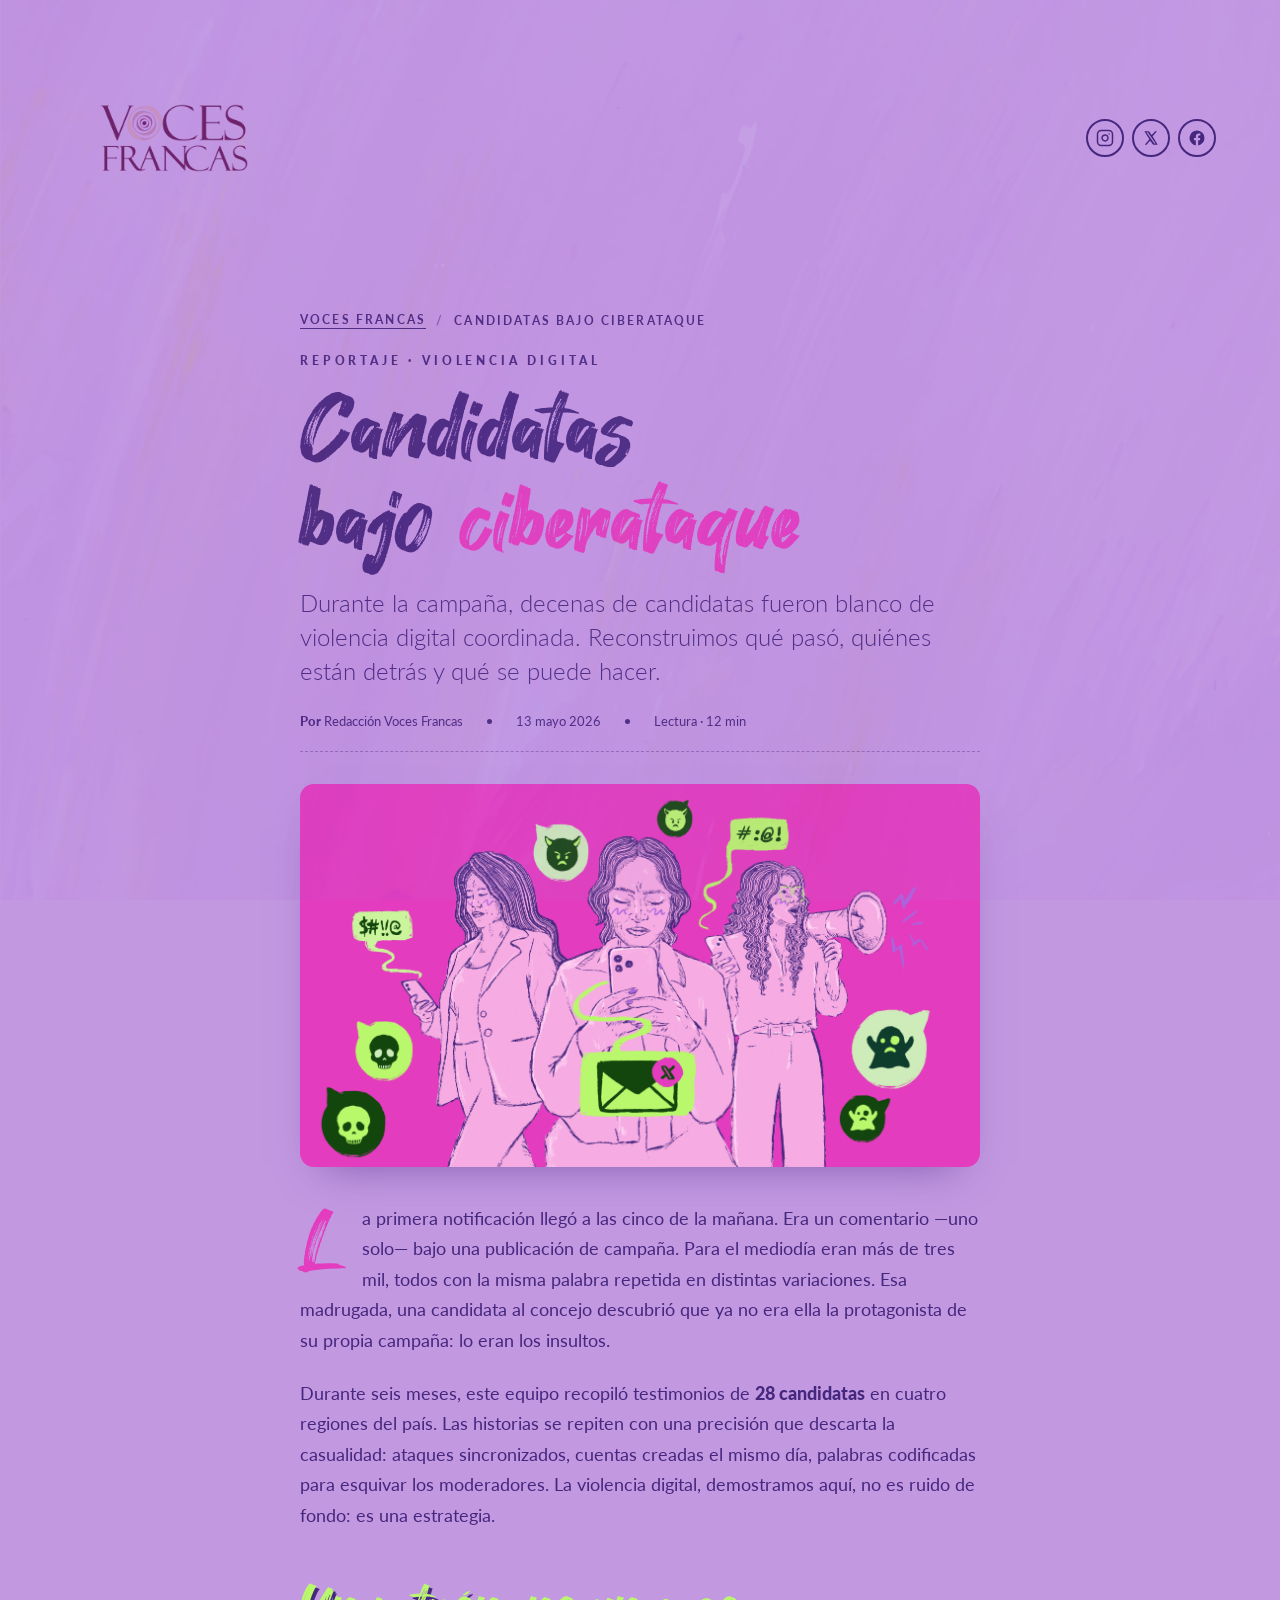
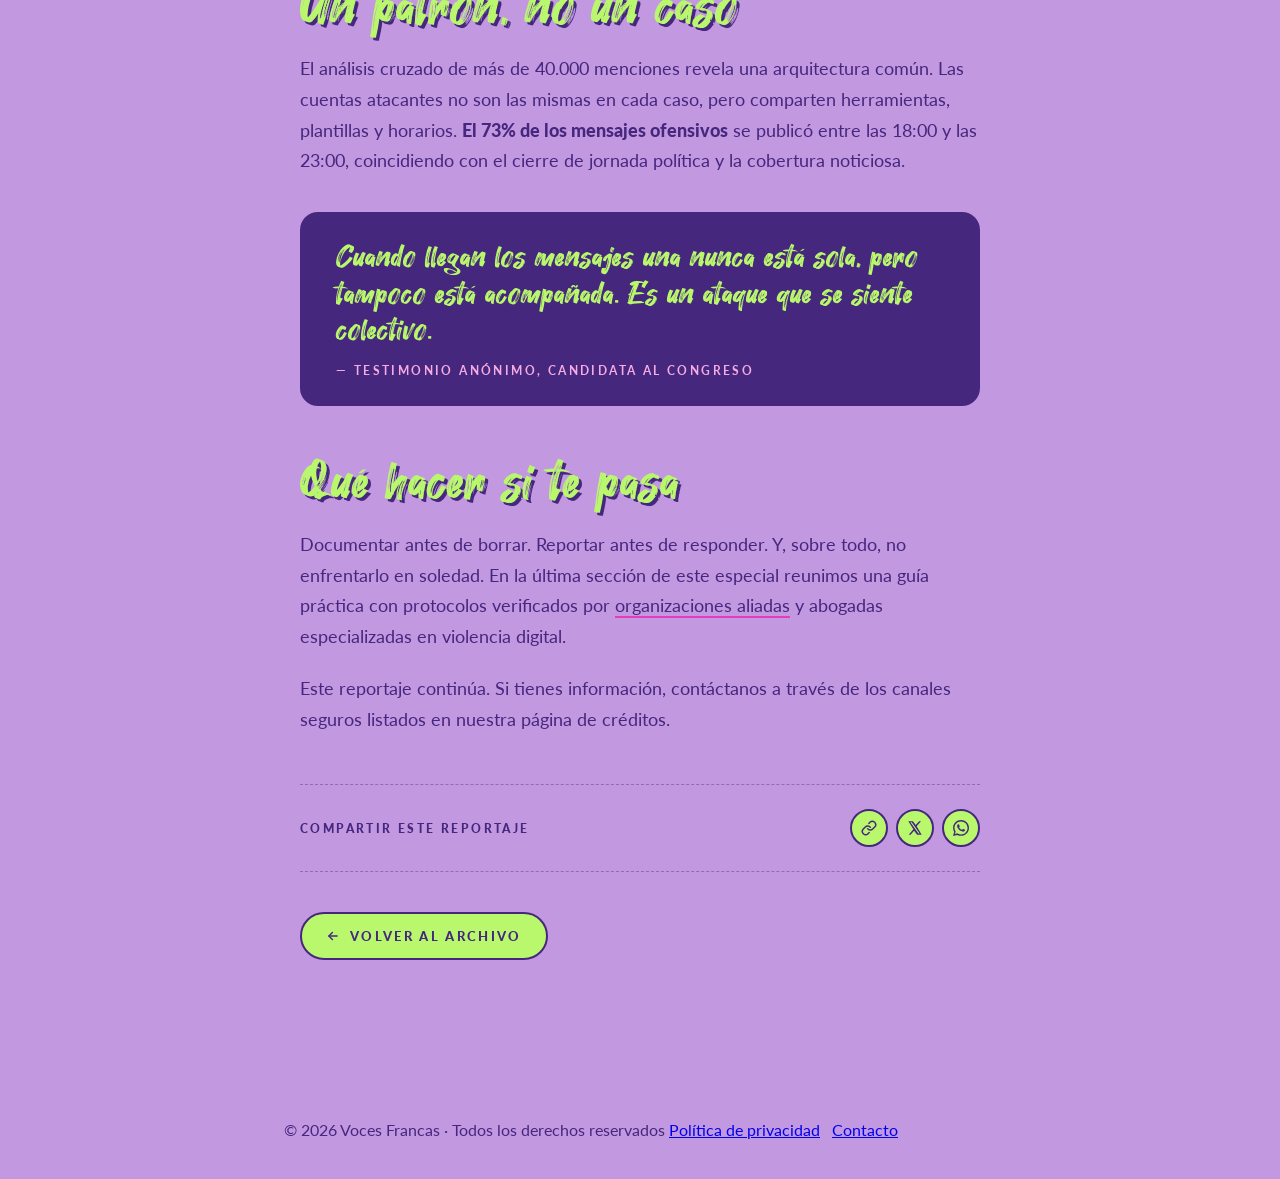
==== article.html @ 12846452 "first-commit" ====
<!DOCTYPE html>
<html lang="es">
<head>
<meta charset="UTF-8" />
<meta name="viewport" content="width=device-width, initial-scale=1" />
<title>Candidatas bajo ciberataque — Reportaje · Voces Francas</title>

<link rel="preconnect" href="https://fonts.googleapis.com" />
<link rel="preconnect" href="https://fonts.gstatic.com" crossorigin />
<link href="https://fonts.googleapis.com/css2?family=Lato:ital,wght@0,100;0,300;0,400;0,700;0,900;1,100;1,300;1,400;1,700;1,900&display=swap" rel="stylesheet" />

<link rel="stylesheet" href="styles.css" />

<style>
  .article-shell {
    max-width: 760px;
    margin: 0 auto;
    padding: clamp(16px, 4vw, 40px) clamp(20px, 5vw, 40px) 80px;
  }

  .breadcrumb {
    font-family: var(--font-body);
    font-weight: 700;
    letter-spacing: 0.18em;
    text-transform: uppercase;
    font-size: 12px;
    color: var(--c-oscuro-morado);
    margin: 24px 0;
    display: flex;
    align-items: center;
    gap: 10px;
  }
  .breadcrumb a { color: inherit; text-decoration: none; border-bottom: 1px solid currentColor; padding-bottom: 1px; }
  .breadcrumb .sep { opacity: 0.5; }

  .article-eyebrow {
    font-family: var(--font-body);
    font-weight: 900;
    font-size: 12px;
    letter-spacing: 0.32em;
    text-transform: uppercase;
    color: var(--c-oscuro-morado);
    margin-bottom: 18px;
  }

  .article-title {
    font-family: var(--font-display);
    font-weight: 400;
    color: var(--c-oscuro-morado);
    font-size: clamp(48px, 8vw, 96px);
    line-height: 0.95;
    margin: 0 0 18px;
    letter-spacing: -0.01em;
    text-wrap: balance;
  }
  .article-title em { font-style: normal; color: var(--c-magenta); }

  .article-deck {
    font-family: var(--font-body);
    font-weight: 300;
    font-size: clamp(18px, 2.2vw, 24px);
    line-height: 1.4;
    color: var(--c-oscuro-morado);
    margin: 0 0 26px;
  }

  .article-meta {
    display: flex;
    flex-wrap: wrap;
    gap: 14px 24px;
    font-family: var(--font-body);
    font-size: 13px;
    color: var(--c-oscuro-morado);
    margin-bottom: 32px;
    padding-bottom: 22px;
    border-bottom: 1.5px dashed rgba(70,39,126,0.4);
  }
  .article-meta strong { font-weight: 900; }
  .article-meta .dot { width: 5px; height: 5px; border-radius: 50%; background: var(--c-oscuro-morado); display: inline-block; align-self: center; }

  .article-cover {
    border-radius: var(--rad-card);
    overflow: hidden;
    aspect-ratio: 16 / 9;
    margin: 0 0 36px;
    box-shadow: 0 20px 40px -22px rgba(70,39,126,0.55);
  }
  .article-cover img { width: 100%; height: 100%; object-fit: cover; display: block; }

  .article-body {
    font-family: var(--font-body);
    font-weight: 400;
    font-size: 18px;
    line-height: 1.7;
    color: var(--c-oscuro-morado);
  }
  .article-body p { margin: 0 0 22px; }
  .article-body p:first-of-type::first-letter {
    font-family: var(--font-display);
    font-size: 4.6em;
    float: left;
    line-height: 0.85;
    padding: 8px 14px 0 0;
    color: var(--c-magenta);
  }

  .article-body h2 {
    font-family: var(--font-display);
    font-weight: 400;
    font-size: clamp(36px, 5vw, 56px);
    color: var(--c-verde);
    text-shadow: 2.5px 2.5px 0 var(--c-oscuro-morado);
    margin: 50px 0 18px;
    line-height: 0.98;
  }

  .article-body blockquote {
    margin: 36px 0;
    padding: 28px 28px 28px 36px;
    background: var(--c-oscuro-morado);
    color: var(--c-verde);
    border-radius: 18px;
    position: relative;
    font-family: var(--font-display);
    font-weight: 400;
    font-size: clamp(24px, 3vw, 32px);
    line-height: 1.15;
  }
  .article-body blockquote cite {
    display: block;
    margin-top: 14px;
    font-family: var(--font-body);
    font-style: normal;
    font-weight: 700;
    font-size: 12px;
    letter-spacing: 0.2em;
    text-transform: uppercase;
    color: var(--c-magenta-claro);
  }

  .article-body strong { color: var(--c-oscuro-morado); font-weight: 900; }
  .article-body a { color: var(--c-oscuro-morado); border-bottom: 2px solid var(--c-magenta); text-decoration: none; }

  .share-row {
    margin-top: 50px;
    padding: 24px 0;
    border-top: 1.5px dashed rgba(70,39,126,0.4);
    border-bottom: 1.5px dashed rgba(70,39,126,0.4);
    display: flex;
    justify-content: space-between;
    align-items: center;
    flex-wrap: wrap;
    gap: 16px;
    font-family: var(--font-body);
    font-weight: 900;
    text-transform: uppercase;
    font-size: 12px;
    letter-spacing: 0.2em;
    color: var(--c-oscuro-morado);
  }
  .share-row .share-buttons { display: flex; gap: 8px; }
  .share-row .share-buttons button {
    background: var(--c-verde);
    color: var(--c-oscuro-morado);
    border: 2px solid var(--c-oscuro-morado);
    width: 38px;
    height: 38px;
    border-radius: 50%;
    cursor: pointer;
    display: grid;
    place-items: center;
    transition: background 200ms ease, color 200ms ease;
  }
  .share-row .share-buttons button:hover { background: var(--c-oscuro-morado); color: var(--c-verde); }

  .back-link {
    display: inline-flex;
    align-items: center;
    gap: 10px;
    margin-top: 40px;
    font-family: var(--font-body);
    font-weight: 900;
    text-transform: uppercase;
    letter-spacing: 0.18em;
    font-size: 13px;
    color: var(--c-oscuro-morado);
    text-decoration: none;
    padding: 14px 24px;
    background: var(--c-verde);
    border-radius: var(--rad-pill);
    border: 2px solid var(--c-oscuro-morado);
    transition: background 200ms ease, color 200ms ease, transform 200ms ease;
  }
  .back-link:hover {
    background: var(--c-oscuro-morado);
    color: var(--c-verde);
    transform: translateY(-2px);
  }
</style>
</head>
<body>

<header class="topbar">
  <a class="brand" href="https://vocesfrancas.com" aria-label="Voces Francas — Volver al sitio principal">
    <img class="brand-logo" src="assets/logo-voces-francas.png" alt="Voces Francas" />
  </a>
  <div class="topbar-actions">
    <div class="social-buttons" aria-label="Redes sociales">
      <a class="social-btn" href="https://instagram.com/vocesfrancas" target="_blank" rel="noopener" aria-label="Instagram">
        <svg width="18" height="18" viewBox="0 0 24 24" fill="none" stroke="currentColor" stroke-width="2" stroke-linecap="round" stroke-linejoin="round" aria-hidden="true"><rect x="2" y="2" width="20" height="20" rx="5"/><path d="M16 11.37A4 4 0 1 1 12.63 8 4 4 0 0 1 16 11.37Z"/><line x1="17.5" y1="6.5" x2="17.51" y2="6.5"/></svg>
      </a>
      <a class="social-btn" href="https://x.com/vocesfrancas" target="_blank" rel="noopener" aria-label="X / Twitter">
        <svg width="16" height="16" viewBox="0 0 24 24" fill="currentColor" aria-hidden="true"><path d="M18.244 2H21l-6.52 7.45L22 22h-6.79l-4.6-6-5.27 6H2.59l6.98-7.97L2 2h6.91l4.16 5.5L18.244 2Zm-1.18 18.4h1.83L7.05 3.5H5.1l11.964 16.9Z"/></svg>
      </a>
      <a class="social-btn" href="https://facebook.com/vocesfrancas" target="_blank" rel="noopener" aria-label="Facebook">
        <svg width="18" height="18" viewBox="0 0 24 24" fill="currentColor" aria-hidden="true"><path d="M22 12a10 10 0 1 0-11.56 9.88v-6.99H7.9V12h2.54V9.8c0-2.5 1.49-3.89 3.77-3.89 1.09 0 2.24.2 2.24.2v2.46h-1.26c-1.24 0-1.63.77-1.63 1.56V12h2.77l-.44 2.89h-2.33v6.99A10 10 0 0 0 22 12Z"/></svg>
      </a>
    </div>
  </div>
</header>

<main class="article-shell">

  <nav class="breadcrumb">
    <a href="index.html">Voces Francas</a>
    <span class="sep">/</span>
    <span>Candidatas bajo ciberataque</span>
  </nav>

  <p class="article-eyebrow">Reportaje · Violencia digital</p>

  <h1 class="article-title">Candidatas<br />bajo <em>ciberataque</em></h1>

  <p class="article-deck">
    Durante la campaña, decenas de candidatas fueron blanco de violencia digital
    coordinada. Reconstruimos qué pasó, quiénes están detrás y qué se puede hacer.
  </p>

  <div class="article-meta">
    <span><strong>Por</strong> Redacción Voces Francas</span>
    <span class="dot"></span>
    <span>13 mayo 2026</span>
    <span class="dot"></span>
    <span>Lectura · 12 min</span>
  </div>

  <div class="article-cover">
    <img src="assets/portada-principal.png" alt="Tres mujeres candidatas rodeadas de mensajes de odio en redes" />
  </div>

  <article class="article-body">
    <p>
      La primera notificación llegó a las cinco de la mañana. Era un comentario
      —uno solo— bajo una publicación de campaña. Para el mediodía eran más de
      tres mil, todos con la misma palabra repetida en distintas variaciones.
      Esa madrugada, una candidata al concejo descubrió que ya no era ella la
      protagonista de su propia campaña: lo eran los insultos.
    </p>

    <p>
      Durante seis meses, este equipo recopiló testimonios de <strong>28
      candidatas</strong> en cuatro regiones del país. Las historias se repiten
      con una precisión que descarta la casualidad: ataques sincronizados,
      cuentas creadas el mismo día, palabras codificadas para esquivar los
      moderadores. La violencia digital, demostramos aquí, no es ruido de fondo:
      es una estrategia.
    </p>

    <h2>Un patrón, no un caso</h2>

    <p>
      El análisis cruzado de más de 40.000 menciones revela una arquitectura
      común. Las cuentas atacantes no son las mismas en cada caso, pero
      comparten herramientas, plantillas y horarios. <strong>El 73% de los
      mensajes ofensivos</strong> se publicó entre las 18:00 y las 23:00,
      coincidiendo con el cierre de jornada política y la cobertura noticiosa.
    </p>

    <blockquote>
      Cuando llegan los mensajes una nunca está sola, pero tampoco está
      acompañada. Es un ataque que se siente colectivo.
      <cite>— Testimonio anónimo, candidata al congreso</cite>
    </blockquote>

    <h2>Qué hacer si te pasa</h2>

    <p>
      Documentar antes de borrar. Reportar antes de responder. Y, sobre todo,
      no enfrentarlo en soledad. En la última sección de este especial reunimos
      una guía práctica con protocolos verificados por <a href="#">organizaciones
      aliadas</a> y abogadas especializadas en violencia digital.
    </p>

    <p>
      Este reportaje continúa. Si tienes información, contáctanos a través de
      los canales seguros listados en nuestra página de créditos.
    </p>
  </article>

  <div class="share-row">
    <span>Compartir este reportaje</span>
    <div class="share-buttons">
      <button aria-label="Copiar enlace" title="Copiar enlace">
        <svg width="16" height="16" viewBox="0 0 24 24" fill="none" stroke="currentColor" stroke-width="2.2" stroke-linecap="round" stroke-linejoin="round"><path d="M10 13a5 5 0 0 0 7.54.54l3-3a5 5 0 0 0-7.07-7.07l-1.72 1.71"/><path d="M14 11a5 5 0 0 0-7.54-.54l-3 3a5 5 0 0 0 7.07 7.07l1.71-1.71"/></svg>
      </button>
      <button aria-label="Compartir en Twitter">
        <svg width="16" height="16" viewBox="0 0 24 24" fill="currentColor"><path d="M18.244 2H21l-6.52 7.45L22 22h-6.79l-4.6-6-5.27 6H2.59l6.98-7.97L2 2h6.91l4.16 5.5L18.244 2Zm-1.18 18.4h1.83L7.05 3.5H5.1l11.964 16.9Z"/></svg>
      </button>
      <button aria-label="Compartir en WhatsApp">
        <svg width="16" height="16" viewBox="0 0 24 24" fill="currentColor"><path d="M20.52 3.48A11.83 11.83 0 0 0 12.06 0C5.5 0 .14 5.34.14 11.9c0 2.1.55 4.14 1.6 5.95L0 24l6.34-1.66a11.86 11.86 0 0 0 5.72 1.46h.01c6.55 0 11.91-5.34 11.91-11.9 0-3.18-1.25-6.17-3.46-8.42ZM12.06 21.6h-.01a9.7 9.7 0 0 1-4.95-1.36l-.36-.21-3.76.99 1-3.67-.23-.38a9.66 9.66 0 0 1-1.5-5.17c0-5.36 4.38-9.72 9.81-9.72a9.7 9.7 0 0 1 6.91 2.86 9.66 9.66 0 0 1 2.86 6.88c0 5.36-4.38 9.72-9.77 9.78Zm5.36-7.27c-.29-.15-1.72-.85-1.99-.95-.27-.1-.46-.15-.66.15-.2.29-.76.95-.93 1.14-.17.19-.34.22-.63.07-.29-.15-1.23-.45-2.35-1.45-.87-.78-1.45-1.74-1.62-2.03-.17-.29-.02-.45.13-.59.13-.13.29-.34.43-.51.14-.17.19-.29.29-.49.1-.2.05-.37-.02-.52-.07-.15-.66-1.58-.9-2.17-.24-.58-.49-.5-.66-.51l-.56-.01a1.08 1.08 0 0 0-.78.37c-.27.29-1.02 1-1.02 2.43s1.04 2.82 1.18 3.02c.15.2 2.05 3.13 4.98 4.39.7.3 1.24.48 1.66.62.7.22 1.34.19 1.84.12.56-.08 1.72-.7 1.96-1.38.24-.68.24-1.26.17-1.38-.07-.12-.27-.19-.56-.34Z"/></svg>
      </button>
    </div>
  </div>

  <a class="back-link" href="index.html">
    <svg width="14" height="14" viewBox="0 0 24 24" fill="none" stroke="currentColor" stroke-width="2.5" stroke-linecap="round" stroke-linejoin="round"><path d="M19 12H5"/><path d="m11 18-6-6 6-6"/></svg>
    Volver al archivo
  </a>

</main>

<footer class="footer" style="max-width: 760px; margin: 56px auto 40px; padding: 24px 24px 0;">
  <span>© 2026 Voces Francas · Todos los derechos reservados</span>
  <span><a href="#">Política de privacidad</a> &nbsp; <a href="#">Contacto</a></span>
</footer>

</body>
</html>
---- styles.css ----
/* ===============================================================
   Candidatas bajo ciberataque — Voces Francas
   Repositorio editorial / archivo de artículos
   =============================================================== */

@font-face {
  font-family: "Hey August";
  src: url("assets/HeyAugust.ttf") format("truetype");
  font-weight: 400;
  font-style: normal;
  font-display: swap;
}

:root {
  /* Paleta exacta provista por la dirección editorial */
  --c-oscuro-morado: #46277e;
  --c-morado: #ab63de;
  --c-morado-claro: #c298e1;
  --c-magenta: #e43cbe;
  --c-magenta-claro: #f6ace3;
  --c-magenta-grisaceo: #ffd3f3;
  --c-verde-claro: #ceecb9;
  --c-verde: #b9f86c;
  --c-verde-oscuro: #1a3d1a;

  /* Roles */
  --bg: var(--c-morado-claro);
  --ink-title: var(--c-oscuro-morado);
  --ink-entry: var(--c-verde);
  --ink-credits: var(--c-verde);

  --font-display: "Hey August", "Permanent Marker", "Caveat", "Comic Sans MS", cursive;
  --font-body: "Lato", system-ui, -apple-system, sans-serif;

  --rad-card: 14px;
  --rad-pill: 999px;
}

* { box-sizing: border-box; }
html, body { margin: 0; padding: 0; }

/* ===============================================================
   Cursor personalizado — flecha hand-drawn en la paleta de la marca
   - Default: relleno morado oscuro + contorno verde lima
   - Pointer (interactivo): invertido (verde lima + contorno morado)
     con un punto magenta arriba a la derecha que señala clickable
   - Text (inputs): I-beam morado oscuro
   Hotspot apuntando a la punta de la flecha (x=5, y=4)
   =============================================================== */
html,
body {
  cursor: url("data:image/svg+xml;utf8,<svg xmlns='http://www.w3.org/2000/svg' width='32' height='32' viewBox='0 0 32 32' fill='none'><path d='M5.2 3.6 L4.9 22.6 L10.2 18 L13.7 26 L17.9 24.1 L14.2 16.7 L20.9 16.5 Z' fill='%2346277e' stroke='%23b9f86c' stroke-width='2' stroke-linejoin='round' stroke-linecap='round'/></svg>") 5 4, auto;
}

a, button,
[role="button"],
.card,
.btn-back,
.social-btn,
.brand,
.hero-cover,
label,
summary,
input[type="submit"] {
  cursor: url("data:image/svg+xml;utf8,<svg xmlns='http://www.w3.org/2000/svg' width='34' height='34' viewBox='0 0 34 34' fill='none'><path d='M5.2 3.6 L4.9 22.6 L10.2 18 L13.7 26 L17.9 24.1 L14.2 16.7 L20.9 16.5 Z' fill='%23b9f86c' stroke='%2346277e' stroke-width='2' stroke-linejoin='round' stroke-linecap='round'/><circle cx='25' cy='8' r='3.6' fill='%23e43cbe' stroke='%2346277e' stroke-width='1.6'/></svg>") 5 4, pointer;
}

input[type="text"],
input[type="email"],
input[type="search"],
input[type="url"],
input[type="tel"],
input[type="password"],
textarea {
  cursor: text;
}

body {
  background-color: var(--bg);
  color: var(--ink-title);
  font-family: var(--font-body);
  font-weight: 400;
  -webkit-font-smoothing: antialiased;
  text-rendering: optimizeLegibility;
  overflow-x: hidden;
  min-height: 100vh;
  position: relative;
}

/* Textura watercolor morada al 10% — wash sutil que añade movimiento
   sin alterar el color base. Fija al viewport para que se sienta
   ambiental al hacer scroll. */
body::before {
  content: "";
  position: fixed;
  inset: 0;
  background-image: url("assets/texture-bg.png");
  background-size: cover;
  background-position: center;
  background-repeat: no-repeat;
  opacity: 0.10;
  pointer-events: none;
  z-index: 0;
}

/* Mantener todo el contenido por encima del overlay */
.topbar,
.shell,
#tweaks-root {
  position: relative;
  z-index: 1;
}

/* ===== Top bar with brand mark ===== */
.topbar {
  padding: 28px clamp(24px, 5vw, 80px) 0;
  display: flex;
  justify-content: space-between;
  align-items: center;
  gap: 24px;
  position: relative;
  z-index: 5;
}

.brand {
  display: inline-flex;
  align-items: center;
  gap: 12px;
  text-decoration: none;
  color: var(--ink-title);
}

.brand-logo {
  height: clamp(140px, 18vw, 220px); /* ~300×300 a tamaño grande */
  width: auto;
  display: block;
  transition: transform 250ms ease;
}
.brand:hover .brand-logo { transform: scale(1.04); }

/* ===== Topbar actions: volver + redes ===== */
.topbar-actions {
  display: flex;
  align-items: center;
  gap: 18px;
}

.btn-back {
  display: inline-flex;
  align-items: center;
  gap: 8px;
  font-family: var(--font-body);
  font-weight: 900;
  font-size: 12px;
  letter-spacing: 0.18em;
  text-transform: uppercase;
  text-decoration: none;
  color: var(--c-oscuro-morado);
  background: transparent;
  border: 2px solid var(--c-oscuro-morado);
  padding: 10px 18px;
  border-radius: var(--rad-pill);
  transition: background 200ms ease, color 200ms ease, transform 200ms ease;
}
.btn-back:hover {
  background: var(--c-oscuro-morado);
  color: var(--c-verde);
  transform: translateY(-2px);
}

.social-buttons {
  display: flex;
  gap: 8px;
}

.social-btn {
  width: 38px;
  height: 38px;
  border-radius: 50%;
  border: 2px solid var(--c-oscuro-morado);
  background: transparent;
  color: var(--c-oscuro-morado);
  display: grid;
  place-items: center;
  text-decoration: none;
  transition: background 200ms ease, color 200ms ease, transform 200ms ease;
}
.social-btn:hover {
  background: var(--c-oscuro-morado);
  color: var(--c-verde);
  transform: translateY(-2px);
}

@media (max-width: 720px) {
  .topbar { flex-wrap: wrap; gap: 16px; }
  .btn-back span { display: none; }
  .btn-back { padding: 9px 12px; }
  .brand-logo { height: 110px; }
}
@media (max-width: 480px) {
  .topbar-actions { gap: 10px; }
  .social-buttons { gap: 6px; }
  .social-btn { width: 34px; height: 34px; }
  .brand-logo { height: 90px; }
}

/* ===== Shell ===== */
.shell {
  max-width: 1180px;
  margin: 0 auto;
  padding: clamp(16px, 4vw, 40px) clamp(20px, 5vw, 64px) 80px;
}

/* ===== HERO ===== */
.hero {
  display: grid;
  gap: 28px;
  margin-top: clamp(24px, 5vw, 48px);
}

.hero-eyebrow {
  font-family: var(--font-body);
  font-weight: 900;
  font-size: 12px;
  letter-spacing: 0.32em;
  text-transform: uppercase;
  color: var(--c-oscuro-morado);
  display: inline-flex;
  align-items: center;
  gap: 12px;
}
.hero-eyebrow::before {
  content: "";
  display: inline-block;
  width: 32px;
  height: 2px;
  background: var(--c-oscuro-morado);
}

.hero-cover {
  position: relative;
  display: block;
  border-radius: var(--rad-card);
  overflow: hidden;
  background: var(--c-magenta);
  aspect-ratio: 16 / 9;
  transition: transform 350ms cubic-bezier(.2,.7,.2,1), box-shadow 350ms ease;
  box-shadow: 0 20px 40px -25px rgba(70,39,126,0.55);
}
.hero-cover img {
  width: 100%;
  height: 100%;
  object-fit: cover;
  display: block;
  transition: transform 600ms ease;
}
.hero-cover:hover { transform: translateY(-4px); box-shadow: 0 26px 50px -22px rgba(70,39,126,0.7); }
.hero-cover:hover img { transform: scale(1.03); }

.hero-cover::after {
  content: "";
  position: absolute;
  inset: 0;
  background: linear-gradient(180deg, rgba(70,39,126,0) 60%, rgba(70,39,126,0.45) 100%);
  pointer-events: none;
}

.hero-cover .hero-tag {
  position: absolute;
  top: 18px;
  left: 18px;
  background: var(--c-verde);
  color: var(--c-oscuro-morado);
  font-family: var(--font-body);
  font-weight: 900;
  letter-spacing: 0.18em;
  text-transform: uppercase;
  font-size: 11px;
  padding: 7px 14px;
  border-radius: var(--rad-pill);
  z-index: 2;
}

.hero-title {
  font-family: var(--font-display);
  font-weight: 400;
  color: var(--ink-title);
  font-size: clamp(54px, 11vw, 148px);
  line-height: 0.92;
  margin: 0;
  letter-spacing: -0.01em;
  text-wrap: balance;
  text-align: center;
  text-transform: uppercase;
}
.hero-title em {
  font-style: normal;
  color: var(--c-magenta);
}

.hero-meta {
  display: flex;
  flex-wrap: wrap;
  gap: 16px 28px;
  align-items: baseline;
  font-family: var(--font-body);
  font-size: 14px;
  color: var(--c-oscuro-morado);
}
.hero-meta strong { font-weight: 900; letter-spacing: 0.04em; }
.hero-meta .dot { width: 6px; height: 6px; border-radius: 50%; background: var(--c-oscuro-morado); display: inline-block; }

.hero-lede {
  font-family: var(--font-body);
  font-size: clamp(16px, 1.6vw, 19px);
  line-height: 1.5;
  color: var(--c-oscuro-morado);
  max-width: 62ch;
  font-weight: 400;
}

.hero-cta-row {
  display: flex;
  flex-wrap: wrap;
  gap: 14px;
  align-items: center;
}

.btn {
  display: inline-flex;
  align-items: center;
  gap: 10px;
  font-family: var(--font-body);
  font-weight: 900;
  text-transform: uppercase;
  letter-spacing: 0.16em;
  font-size: 13px;
  padding: 14px 24px;
  border-radius: var(--rad-pill);
  text-decoration: none;
  cursor: pointer;
  border: 2px solid transparent;
  transition: transform 200ms ease, background 200ms ease, color 200ms ease, border-color 200ms ease;
}

.btn-primary {
  background: var(--c-verde);
  color: var(--c-oscuro-morado);
  border-color: var(--c-verde);
}
.btn-primary:hover {
  background: var(--c-oscuro-morado);
  color: var(--c-verde);
  border-color: var(--c-oscuro-morado);
  transform: translateY(-2px);
}

.btn-ghost {
  background: transparent;
  color: var(--c-oscuro-morado);
  border-color: var(--c-oscuro-morado);
}
.btn-ghost:hover {
  background: var(--c-oscuro-morado);
  color: var(--c-verde);
  transform: translateY(-2px);
}

.btn .arrow {
  width: 18px; height: 18px;
  display: inline-grid; place-items: center;
}

/* ===== INTRO / TEXTO DE LA INVESTIGACIÓN ===== */
.intro {
  max-width: 760px;
  margin: clamp(60px, 9vw, 110px) auto 0;
  padding: 0 4px;
}

.intro-eyebrow {
  font-family: var(--font-body);
  font-weight: 900;
  font-size: 12px;
  letter-spacing: 0.32em;
  text-transform: uppercase;
  color: var(--c-oscuro-morado);
  margin: 0 0 24px;
  display: inline-flex;
  align-items: center;
  gap: 14px;
}
.intro-eyebrow::before {
  content: "";
  display: inline-block;
  width: 36px;
  height: 2px;
  background: var(--c-oscuro-morado);
}

.intro-lede {
  font-family: var(--font-body);
  font-weight: 400;
  font-size: clamp(18px, 2.1vw, 24px);
  line-height: 1.5;
  color: var(--c-oscuro-morado);
  margin: 0 0 clamp(32px, 5vw, 56px);
  text-wrap: pretty;
}
.intro-lede strong {
  font-weight: 900;
  background: linear-gradient(180deg, transparent 62%, var(--c-verde) 62%, var(--c-verde) 92%, transparent 92%);
  padding: 0 2px;
}

/* Stat strip — visual de pausa con la cifras clave */
.intro-stats {
  list-style: none;
  margin: 0 0 clamp(40px, 6vw, 64px);
  padding: clamp(24px, 3vw, 32px) clamp(20px, 3vw, 36px);
  background: var(--c-oscuro-morado);
  border-radius: 18px;
  display: grid;
  grid-template-columns: repeat(3, 1fr);
  gap: clamp(14px, 2vw, 28px);
  align-items: center;
  text-align: center;
  position: relative;
}
.intro-stats::before,
.intro-stats::after {
  content: "";
  position: absolute;
  top: 18%;
  bottom: 18%;
  width: 1.5px;
  background: rgba(185, 248, 108, 0.35);
}
.intro-stats::before { left: calc(100% / 3); }
.intro-stats::after  { left: calc(200% / 3); }

.intro-stats li {
  display: flex;
  flex-direction: column;
  align-items: center;
  gap: 8px;
}
.stat-num {
  font-family: var(--font-display);
  font-weight: 400;
  color: var(--c-verde);
  font-size: clamp(40px, 6vw, 64px);
  line-height: 0.95;
  letter-spacing: 0.01em;
}
.stat-label {
  font-family: var(--font-body);
  font-weight: 700;
  font-size: clamp(11px, 1vw, 12px);
  letter-spacing: 0.16em;
  text-transform: uppercase;
  color: var(--c-magenta-claro);
  line-height: 1.35;
}

@media (max-width: 560px) {
  .intro-stats { grid-template-columns: 1fr; gap: 22px; }
  .intro-stats::before,
  .intro-stats::after {
    top: auto; bottom: auto;
    left: 18%; right: 18%; width: auto;
    height: 1.5px;
  }
  .intro-stats::before { top: calc(100% / 3); }
  .intro-stats::after  { top: calc(200% / 3); }
}

.intro-body {
  font-family: var(--font-body);
  font-size: clamp(15px, 1.4vw, 17px);
  line-height: 1.7;
  color: var(--c-oscuro-morado);
}
.intro-body p {
  margin: 0 0 22px;
  text-wrap: pretty;
}
.intro-body p:last-child { margin-bottom: 0; }
.intro-body strong { font-weight: 900; }
.section-title {
  font-family: var(--font-display);
  font-weight: 400;
  color: var(--ink-entry);
  font-size: clamp(48px, 9vw, 112px);
  line-height: 0.95;
  margin: clamp(60px, 8vw, 90px) 0 28px;
  letter-spacing: -0.01em;
  /* hand-drawn pop with subtle ink shadow */
  text-shadow:
    3px 3px 0 var(--c-oscuro-morado);
  position: relative;
}

.section-title .accent-mark {
  display: inline-block;
  transform: rotate(-6deg);
  background: var(--c-oscuro-morado);
  color: var(--c-verde);
  padding: 0 14px 6px;
  border-radius: 8px;
  margin-left: 6px;
}

.section-sub {
  font-family: var(--font-body);
  color: var(--c-oscuro-morado);
  font-weight: 700;
  font-size: 14px;
  letter-spacing: 0.18em;
  text-transform: uppercase;
  margin-bottom: 36px;
  display: flex;
  align-items: center;
  gap: 14px;
}
.section-sub::after {
  content: "";
  flex: 1;
  height: 2px;
  background: var(--c-oscuro-morado);
  opacity: 0.35;
}

/* ===== ARCHIVE GRID ===== */
.archive {
  display: grid;
  grid-template-columns: repeat(3, 1fr);
  gap: clamp(18px, 2.5vw, 32px);
}
@media (max-width: 880px) {
  .archive { grid-template-columns: 1fr 1fr; }
}
@media (max-width: 560px) {
  .archive { grid-template-columns: 1fr; }
}

.card {
  background: transparent;
  display: flex;
  flex-direction: column;
  gap: 14px;
  text-decoration: none;
  color: inherit;
  position: relative;
}

.card-media {
  position: relative;
  border-radius: var(--rad-card);
  overflow: hidden;
  aspect-ratio: 4 / 3;
  background: var(--c-morado);
  box-shadow: 0 14px 26px -18px rgba(70,39,126,0.55);
  transition: transform 350ms cubic-bezier(.2,.7,.2,1), box-shadow 350ms ease;
}
.card-media img {
  width: 100%;
  height: 100%;
  object-fit: cover;
  display: block;
  transition: transform 700ms ease;
}
.card:hover .card-media { transform: translateY(-6px); box-shadow: 0 22px 36px -18px rgba(70,39,126,0.7); }
.card:hover .card-media img { transform: scale(1.05); }

.card-num {
  position: absolute;
  top: 14px;
  left: 14px;
  background: var(--c-verde);
  color: var(--c-oscuro-morado);
  font-family: var(--font-display);
  font-size: 22px;
  width: 38px;
  height: 38px;
  display: grid;
  place-items: center;
  border-radius: 50%;
  z-index: 2;
  padding-top: 6px;
}

.card-tag {
  position: absolute;
  bottom: 14px;
  left: 14px;
  background: rgba(70,39,126,0.85);
  color: var(--c-verde);
  font-family: var(--font-body);
  font-weight: 900;
  letter-spacing: 0.16em;
  text-transform: uppercase;
  font-size: 10px;
  padding: 6px 11px;
  border-radius: var(--rad-pill);
  z-index: 2;
  backdrop-filter: blur(4px);
}

.card-meta {
  display: flex;
  gap: 14px;
  align-items: center;
  font-family: var(--font-body);
  font-weight: 700;
  font-size: 11px;
  letter-spacing: 0.18em;
  text-transform: uppercase;
  color: var(--c-oscuro-morado);
}
.card-meta .dot { width: 4px; height: 4px; border-radius: 50%; background: var(--c-oscuro-morado); }

.card-title {
  font-family: var(--font-display);
  font-weight: 400;
  color: var(--ink-entry);
  font-size: clamp(28px, 3.4vw, 40px);
  line-height: 0.98;
  margin: 0;
  letter-spacing: -0.01em;
  text-shadow: 2px 2px 0 var(--c-oscuro-morado);
  transition: transform 250ms ease;
}
.card:hover .card-title { transform: translateX(4px); }

.card-excerpt {
  font-family: var(--font-body);
  color: var(--c-oscuro-morado);
  font-size: 14px;
  line-height: 1.5;
  margin: 0;
}

.card-link {
  margin-top: auto;
  display: inline-flex;
  align-items: center;
  gap: 10px;
  font-family: var(--font-body);
  font-weight: 900;
  text-transform: uppercase;
  letter-spacing: 0.18em;
  font-size: 12px;
  color: var(--c-oscuro-morado);
  background: var(--c-verde);
  padding: 11px 18px;
  border-radius: var(--rad-pill);
  align-self: flex-start;
  transition: background 200ms ease, color 200ms ease, transform 200ms ease;
}
.card-link svg { transition: transform 250ms ease; }
.card:hover .card-link {
  background: var(--c-oscuro-morado);
  color: var(--c-verde);
  transform: translateY(-2px);
}
.card:hover .card-link svg { transform: translateX(4px); }

/* ===== LOGOS / CREDITS ===== */
.credits-block {
  position: relative;
  margin-top: clamp(60px, 8vw, 100px);
  padding: clamp(36px, 5vw, 56px) clamp(24px, 4vw, 60px) clamp(36px, 5vw, 50px);
  background: var(--c-verde);
  border-radius: 90px / 70px;
  filter: drop-shadow(0 18px 24px rgba(70,39,126,0.25));
}
.credits-block::before {
  content: "";
  position: absolute;
  inset: -6px;
  border-radius: 100px / 80px;
  border: 3px solid var(--c-oscuro-morado);
  pointer-events: none;
  opacity: 0.85;
  transform: rotate(-0.3deg);
}

.credits-label {
  font-family: var(--font-display);
  color: var(--c-oscuro-morado);
  font-size: clamp(48px, 6vw, 72px);
  text-align: center;
  margin: 0 0 4px;
  line-height: 1;
  letter-spacing: 0.02em;
}
.credits-sub {
  font-family: var(--font-body);
  text-align: center;
  font-weight: 700;
  font-size: 12px;
  letter-spacing: 0.28em;
  text-transform: uppercase;
  color: var(--c-oscuro-morado);
  margin: 0 0 36px;
  opacity: 0.85;
}

/* Credits as a definition list */
.credits-list {
  display: grid;
  grid-template-columns: 1fr;
  gap: 22px 40px;
  margin: 0;
  max-width: 900px;
  margin-inline: auto;
}
@media (min-width: 720px) {
  .credits-list { grid-template-columns: minmax(180px, 220px) 1fr; }
}

.credit-item {
  display: contents;
}
@media (max-width: 719px) {
  .credit-item {
    display: block;
    padding-bottom: 14px;
    border-bottom: 1.5px dashed rgba(70,39,126,0.35);
  }
  .credit-item:last-child { border-bottom: none; padding-bottom: 0; }
}

.credit-item dt {
  font-family: var(--font-body);
  font-weight: 900;
  font-size: 11px;
  letter-spacing: 0.22em;
  text-transform: uppercase;
  color: var(--c-oscuro-morado);
  padding-top: 4px;
}
.credit-item dd {
  margin: 0;
  font-family: var(--font-body);
  font-size: clamp(15px, 1.4vw, 17px);
  line-height: 1.5;
  font-weight: 700;
  color: var(--c-oscuro-morado);
}
@media (max-width: 719px) {
  .credit-item dt { padding-top: 0; margin-bottom: 4px; }
}

.credit-item .org {
  font-weight: 400;
  opacity: 0.75;
}
.credit-item .credit-note {
  display: block;
  font-weight: 400;
  font-size: 13px;
  font-style: italic;
  opacity: 0.8;
  margin-top: 4px;
}

/* ===== ALIADOS BANNER ===== */
.allies {
  margin-top: clamp(40px, 6vw, 64px);
  text-align: center;
}

.allies-title {
  font-family: var(--font-display);
  font-weight: 400;
  font-size: clamp(28px, 3.4vw, 38px);
  color: var(--c-verde);
  text-shadow: 2px 2px 0 var(--c-oscuro-morado);
  margin: 0 0 18px;
  line-height: 1;
}

.allies-grid {
  display: flex;
  flex-wrap: wrap;
  justify-content: center;
  align-items: stretch;
  gap: 12px;
  max-width: 760px;
  margin: 0 auto;
}

.ally-slot {
  border: 2px solid var(--c-oscuro-morado);
  border-radius: 14px;
  padding: 14px 22px;
  display: grid;
  place-items: center;
  min-width: 180px;
  flex: 1 1 200px;
  max-width: 240px;
}

.ally-slot--light { background: #ffffff; }
.ally-slot--dark  { background: var(--c-oscuro-morado); }

/* Variante destacada — logo principal de la pieza (Voces Francas) */
.ally-slot--featured {
  padding: 14px 24px;
  flex: 1.5 1 260px;
  max-width: 340px;
}
.ally-slot--featured img {
  height: 88px;
  width: auto;
  max-width: 100%;
}

.ally-slot img {
  max-width: 100%;
  height: 56px;
  width: auto;
  object-fit: contain;
  display: block;
  filter: none;
  opacity: 1;
}

@media (max-width: 560px) {
  .ally-slot { min-width: 160px; flex-basis: 100%; max-width: none; }
  .ally-slot img { height: 50px; }
  .ally-slot--featured img { height: 80px; }
}

/* ===== FOOTER ===== */
.footer-block {
  margin-top: clamp(50px, 7vw, 80px);
  padding-top: 32px;
  border-top: 2px dashed rgba(70,39,126,0.4);
}

.footer-statement {
  font-family: var(--font-body);
  font-size: clamp(14px, 1.3vw, 16px);
  line-height: 1.65;
  color: var(--c-oscuro-morado);
  max-width: 880px;
  margin: 0 auto 24px;
  text-align: center;
  font-weight: 400;
}
.footer-statement strong { font-weight: 900; }
.footer-statement em { font-style: italic; }

.footer-meta {
  display: flex;
  justify-content: center;
  align-items: center;
  gap: 12px;
  font-family: var(--font-body);
  font-size: 11px;
  letter-spacing: 0.22em;
  text-transform: uppercase;
  color: var(--c-oscuro-morado);
  font-weight: 700;
  opacity: 0.85;
}
.footer-meta .dot { width: 4px; height: 4px; border-radius: 50%; background: var(--c-oscuro-morado); display: inline-block; }

/* ===== Decorative ink scribbles ===== */
.scribble {
  position: absolute;
  pointer-events: none;
  color: var(--c-oscuro-morado);
  opacity: 0.5;
}

/* ===== Newsletter strip ===== */
.newsletter {
  background: var(--c-oscuro-morado);
  border-radius: 24px;
  color: var(--c-verde);
  padding: clamp(28px, 4vw, 44px);
  margin-top: clamp(60px, 8vw, 90px);
  display: grid;
  grid-template-columns: 1.2fr 1fr;
  gap: 28px;
  align-items: center;
}
@media (max-width: 720px) {
  .newsletter { grid-template-columns: 1fr; }
}

.newsletter h3 {
  font-family: var(--font-display);
  font-weight: 400;
  margin: 0 0 8px;
  font-size: clamp(36px, 5vw, 60px);
  line-height: 0.95;
  color: var(--c-verde);
}
.newsletter p {
  margin: 0;
  font-family: var(--font-body);
  font-size: 14px;
  line-height: 1.55;
  color: var(--c-magenta-grisaceo);
  max-width: 48ch;
}

.newsletter form {
  display: flex;
  gap: 10px;
  flex-wrap: wrap;
}
.newsletter input {
  flex: 1 1 220px;
  background: transparent;
  border: 2px solid var(--c-verde);
  color: var(--c-verde);
  padding: 14px 18px;
  border-radius: var(--rad-pill);
  font-family: var(--font-body);
  font-size: 14px;
  outline: none;
}
.newsletter input::placeholder { color: rgba(185,248,108,0.6); }
.newsletter input:focus { border-color: var(--c-magenta-claro); }

.newsletter button {
  background: var(--c-verde);
  color: var(--c-oscuro-morado);
  border: none;
  font-family: var(--font-body);
  font-weight: 900;
  text-transform: uppercase;
  letter-spacing: 0.16em;
  padding: 14px 22px;
  font-size: 13px;
  border-radius: var(--rad-pill);
  cursor: pointer;
  transition: transform 200ms ease, background 200ms ease, color 200ms ease;
}
.newsletter button:hover {
  background: var(--c-magenta);
  color: var(--c-verde);
  transform: translateY(-2px);
}

/* ===== Subtle entrance animations ===== */
@media (prefers-reduced-motion: no-preference) {
  .reveal { opacity: 0; transform: translateY(14px); transition: opacity 700ms ease, transform 700ms cubic-bezier(.2,.7,.2,1); }
  .reveal.is-in { opacity: 1; transform: none; }
}
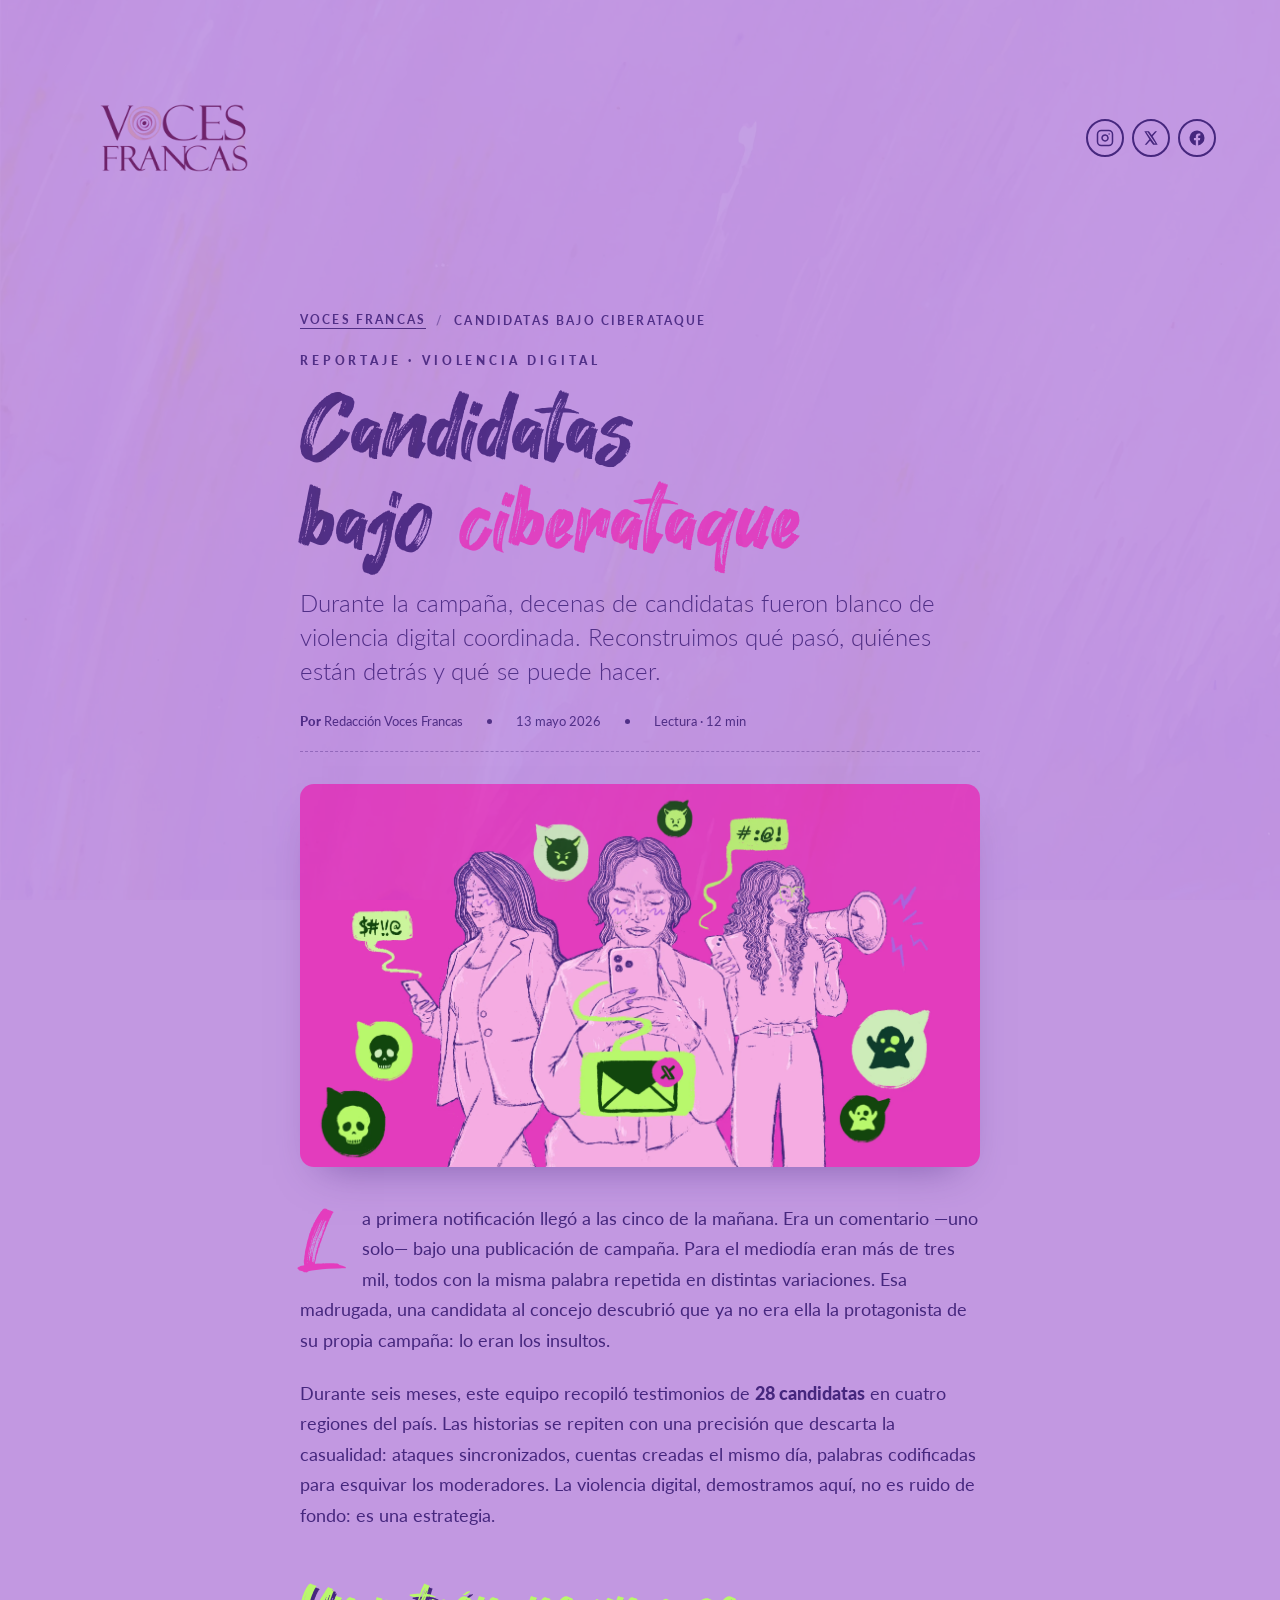
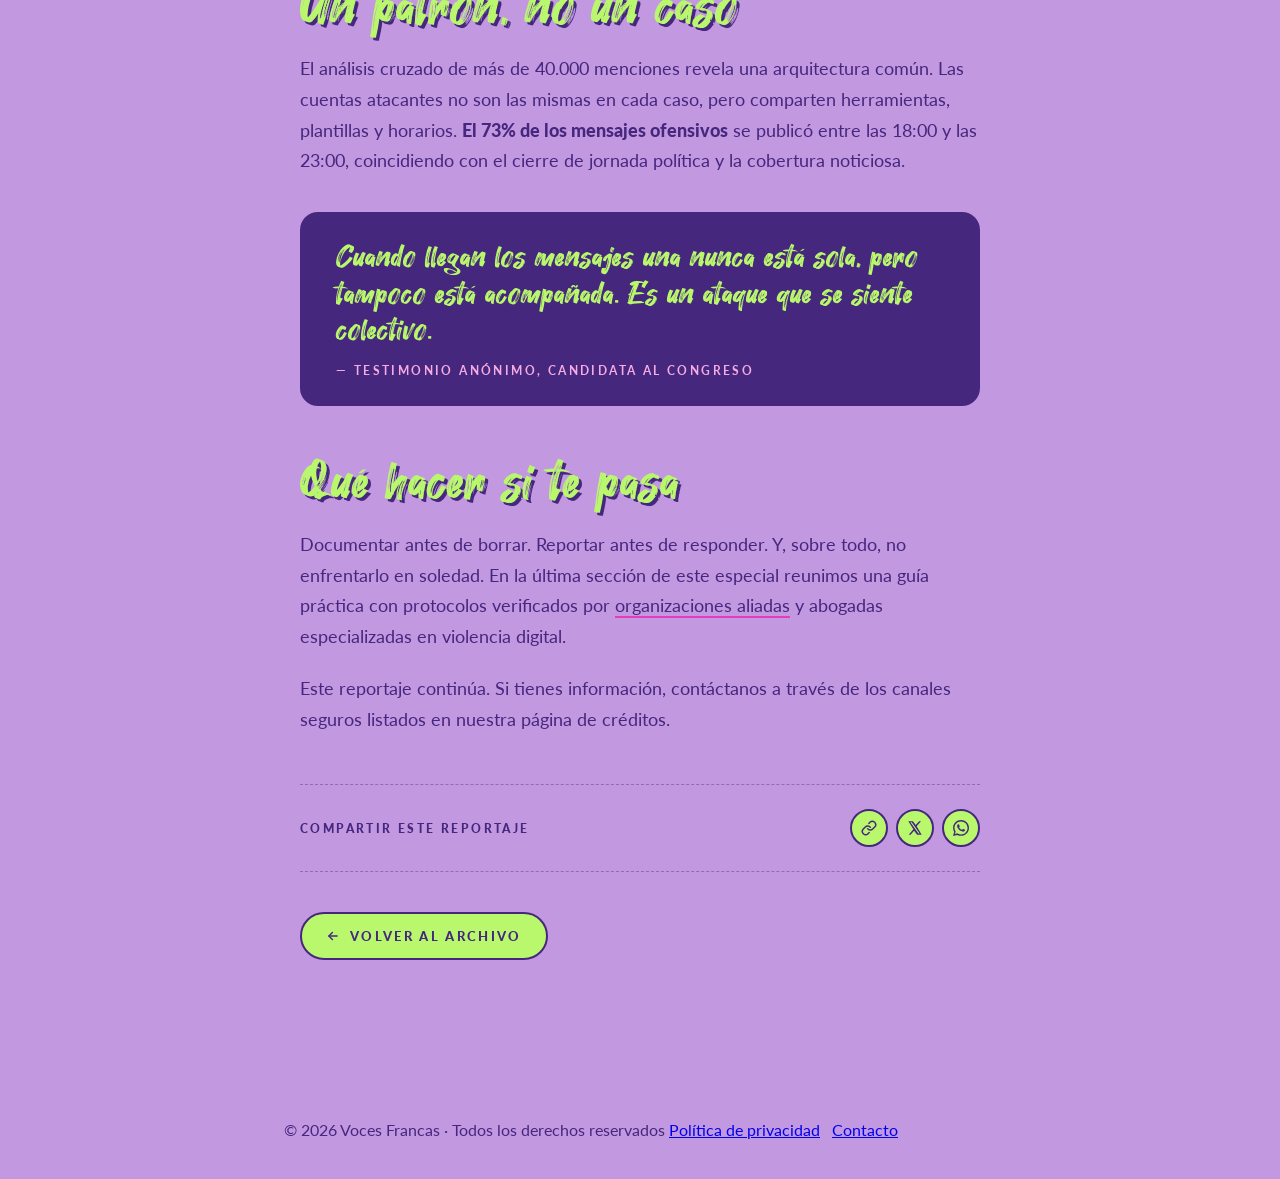
==== commit 6bcd9b92: "fix: Optimizaciones con claude" ====
--- a/article.html
+++ b/article.html
@@ -202,7 +202,10 @@
 
 <header class="topbar">
   <a class="brand" href="https://vocesfrancas.com" aria-label="Voces Francas — Volver al sitio principal">
-    <img class="brand-logo" src="assets/logo-voces-francas.png" alt="Voces Francas" />
+    <picture>
+      <source srcset="assets/logo-voces-francas.webp" type="image/webp" />
+      <img class="brand-logo" src="assets/logo-voces-francas.png" alt="Voces Francas" decoding="async" />
+    </picture>
   </a>
   <div class="topbar-actions">
     <div class="social-buttons" aria-label="Redes sociales">
@@ -245,7 +248,10 @@
   </div>
 
   <div class="article-cover">
-    <img src="assets/portada-principal.png" alt="Tres mujeres candidatas rodeadas de mensajes de odio en redes" />
+    <picture>
+      <source srcset="assets/portada-principal.webp" type="image/webp" />
+      <img src="assets/portada-principal.png" alt="Tres mujeres candidatas rodeadas de mensajes de odio en redes" fetchpriority="high" decoding="async" />
+    </picture>
   </div>
 
   <article class="article-body">
--- a/styles.css
+++ b/styles.css
@@ -94,7 +94,11 @@
   content: "";
   position: fixed;
   inset: 0;
-  background-image: url("assets/texture-bg.png");
+  background-image: url("assets/texture-bg.jpg");
+  background-image: image-set(
+    url("assets/texture-bg.webp") type("image/webp"),
+    url("assets/texture-bg.jpg") type("image/jpeg")
+  );
   background-size: cover;
   background-position: center;
   background-repeat: no-repeat;
